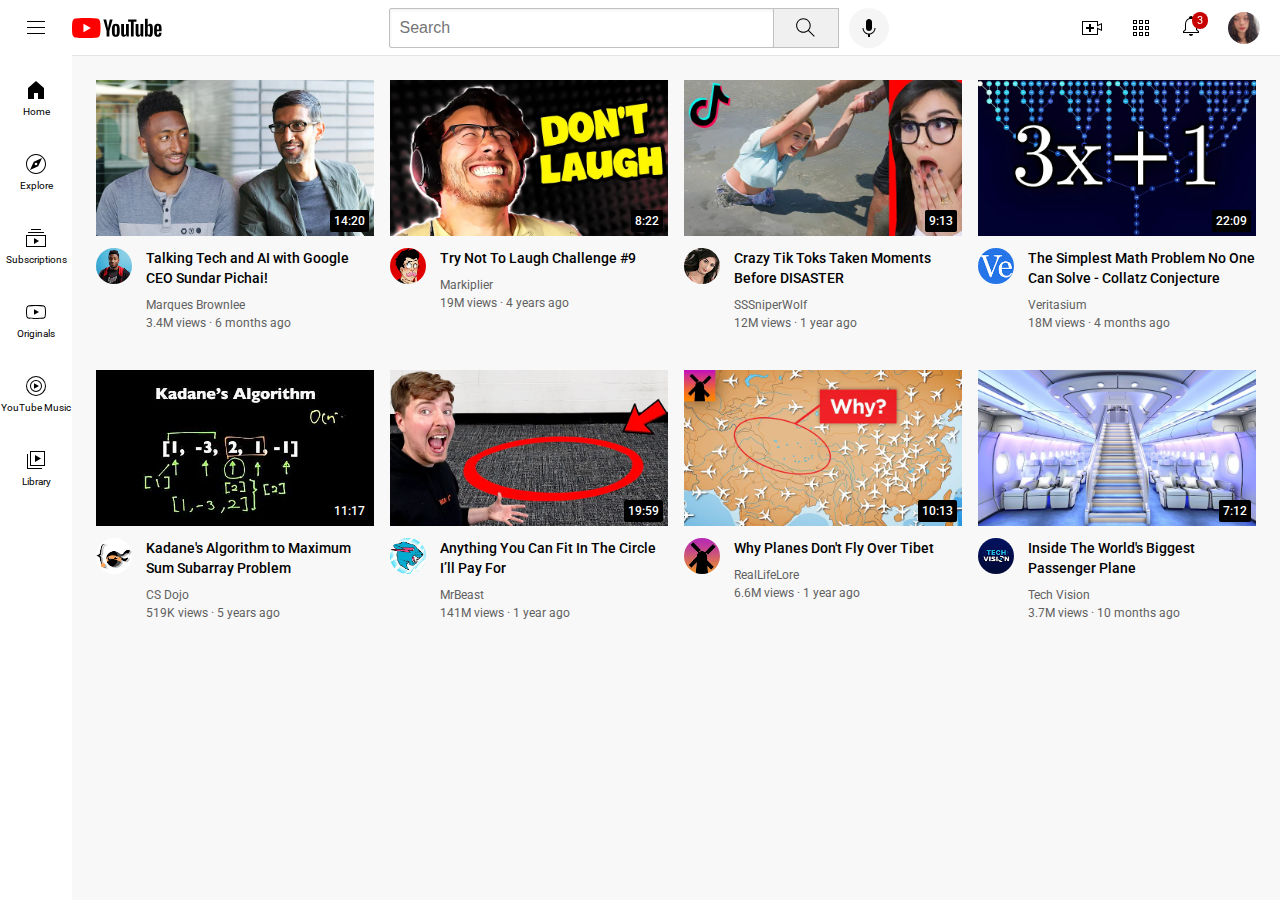
==== index.html @ fac75369 "changed html name" ====
<!DOCTYPE html>
<html lang="en">
<head>
    <meta charset="UTF-8">
    <meta name="viewport" content="width=device-width, initial-scale=1.0">
    <title>Youtube Clone</title>
    <link rel="preconnect" href="https://fonts.googleapis.com">
    <link rel="preconnect" href="https://fonts.gstatic.com" crossorigin>
    <link href="https://fonts.googleapis.com/css2?family=Roboto:wght@400;500;700&display=swap" rel="stylesheet">
    <link rel="stylesheet" href="styles/general.css">
    <link rel="stylesheet" href="styles/header.css">
    <link rel="stylesheet" href="styles/video.css">
    <link rel="stylesheet" href="styles/sidebar.css">
  
  <body>
    <header class="header">
      <div class="left-section">
        <img class="hamburger-menu" src="icons/hamburger-menu.svg">
        <img class="youtube-logo" src="icons/youtube-logo.svg">
      </div>
      <div class="middle-section">
        <input class="search-bar" type="text" placeholder="Search">
        <button class="search-button">
          <img class="search-icon" src="icons/search.svg">
          <div class="tooltip">Search</div>
        </button>
        <!-- Put position absolute inside position relative -->
        <button class="voice-search-button">
          <img class="voice-search-icon" src="icons/voice-search-icon.svg">
          <div class="tooltip">Search with your voice</div>
        </button>
      </div>
      <div class="right-section">
        <div class="upload-icon-container">
          <img class="upload-icon" src="icons/upload.svg">
          <div class="tooltip">Create</div>
        </div>
        <img class="youtube-apps-icon" src="icons/youtube-apps.svg">
        <div class="notifications-icon-container">
          <img class="notifications-icon" src="icons/notifications.svg">
          <div class="notifications-count">3</div>
        </div>
        <img class="current-user-picture" src="/channel-pictures/my-channel.jpg">
      </div>
    </header>

    <nav class="sidebar">
      <div class="sidebar-link">
        <img src="icons/home.svg">
        <div>Home</div>
      </div>
      <div class="sidebar-link">
        <img src="icons/explore.svg">
        <div>Explore</div>
      </div>
      <div class="sidebar-link">
        <img src="icons/subscriptions.svg">
        <div>Subscriptions</div>
      </div>
      <div class="sidebar-link">
        <img src="icons/originals.svg">
        <div>Originals</div>
      </div>
      <div class="sidebar-link">
        <img src="icons/youtube-music.svg">
        <div>YouTube Music</div>
      </div>
      <div class="sidebar-link">
        <img src="icons/library.svg">
        <div>Library</div>
      </div>
    </nav>

    <main>
      <section class="video-grid">
        <div class="video-preview">
          <div class="thumbnail-row">
            <img class="thumbnail" src="thumbnails/thumbnail-1.webp">
            <div class="video-time">14:20</div>
          </div>
          <div class="video-info-grid">
            <div class="channel-picture">
              <img class="profile-picture" src="channel-pictures/channel-1.jpeg">
            </div>
            <div class="video-info">
              <p class="video-title">
                Talking Tech and AI with Google CEO Sundar Pichai!
              </p>
              <p class="video-author">
                Marques Brownlee
              </p>
              <p class="video-stats">
                3.4M views &#183; 6 months ago
              </p>
            </div>
          </div>
        </div>

        <div class="video-preview">
          <div class="thumbnail-row">
            <img class="thumbnail" src="thumbnails/thumbnail-2.webp">
            <div class="video-time">8:22</div>
          </div>
          <div class="video-info-grid">
            <div class="channel-picture">
              <img class="profile-picture" src="channel-pictures/channel-2.jpeg">
            </div>
            <div class="video-info">
              <p class="video-title">
                Try Not To Laugh Challenge #9
              </p>
              <p class="video-author">
                Markiplier
              </p>
              <p class="video-stats">
                19M views &#183; 4 years ago
              </p>
            </div>
          </div>
        </div>

        <div class="video-preview">
          <div class="thumbnail-row">
            <img class="thumbnail" src="thumbnails/thumbnail-3.webp">
            <div class="video-time">9:13</div>
          </div>
          <div class="video-info-grid">
            <div class="channel-picture">
              <img class="profile-picture" src="channel-pictures/channel-3.jpeg">
            </div>
            <div class="video-info">
              <p class="video-title">
                Crazy Tik Toks Taken Moments Before DISASTER
              </p>
              <p class="video-author">
                SSSniperWolf
              </p>
              <p class="video-stats">
                12M views &#183; 1 year ago
              </p>
            </div>
          </div>
        </div>

        <div class="video-preview">
          <div class="thumbnail-row">
            <img class="thumbnail" src="thumbnails/thumbnail-4.webp">
            <div class="video-time">22:09</div>
          </div>
          <div class="video-info-grid">
            <div class="channel-picture">
              <img class="profile-picture" src="channel-pictures/channel-4.jpeg">
            </div>
            <div class="video-info">
              <p class="video-title">
                The Simplest Math Problem No One Can Solve - Collatz Conjecture
              </p>
              <p class="video-author">
                Veritasium
              </p>
              <p class="video-stats">
                18M views &#183; 4 months ago
              </p>
            </div>
          </div>
        </div>

        <div class="video-preview">
          <div class="thumbnail-row">
            <img class="thumbnail" src="thumbnails/thumbnail-5.webp">
            <div class="video-time">11:17</div>
          </div>
          <div class="video-info-grid">
            <div class="channel-picture">
              <img class="profile-picture" src="channel-pictures/channel-5.jpeg">
            </div>
            <div class="video-info">
              <p class="video-title">
                Kadane's Algorithm to Maximum Sum Subarray Problem
              </p>
              <p class="video-author">
                CS Dojo
              </p>
              <p class="video-stats">
                519K views &#183; 5 years ago
              </p>
            </div>
          </div>
        </div>

        <div class="video-preview">
          <div class="thumbnail-row">
            <img class="thumbnail" src="thumbnails/thumbnail-6.webp">
            <div class="video-time">19:59</div>
          </div>
          <div class="video-info-grid">
            <div class="channel-picture">
              <img class="profile-picture" src="channel-pictures/channel-6.jpeg">
            </div>
            <div class="video-info">
              <p class="video-title">
                Anything You Can Fit In The Circle I’ll Pay For
              </p>
              <p class="video-author">
                MrBeast
              </p>
              <p class="video-stats">
                141M views &#183; 1 year ago
              </p>
            </div>
          </div>
        </div>
        <div class="video-preview">
            <div class="thumbnail-row">
              <img class="thumbnail" src="thumbnails/thumbnail-7.webp">
              <div class="video-time">10:13</div>
            </div>
            <div class="video-info-grid">
              <div class="channel-picture">
                <img class="profile-picture" src="channel-pictures/channel-7.jpeg">
              </div>
              <div class="video-info">
                <p class="video-title">
                  Why Planes Don't Fly Over Tibet
                </p>
                <p class="video-author">
                  RealLifeLore
                </p>
                <p class="video-stats">
                  6.6M views &#183; 1 year ago
                </p>
              </div>
            </div>
          </div>
  
          <div class="video-preview">
            <div class="thumbnail-row">
              <img class="thumbnail" src="thumbnails/thumbnail-8.webp">
              <div class="video-time">7:12</div>
            </div>
            <div class="video-info-grid">
              <div class="channel-picture">
                <img class="profile-picture" src="channel-pictures/channel-8.jpeg">
              </div>
              <div class="video-info">
                <p class="video-title">
                 Inside The World's Biggest Passenger Plane
                </p>
                <p class="video-author">
                  Tech Vision
                </p>
                <p class="video-stats">
                  3.7M views &#183; 10 months ago
                </p>
              </div>
            </div>
          </div>
      </section>
    </main>
  </body>
</html>
</body>
</html>
---- styles/general.css ----
p {
    margin-top: 0;
    margin-bottom: 0;
  }
  
  body {
    font-family: Roboto, Arial;
    margin: 0;
    padding-top: 80px;
    padding-left: 96px;
    padding-right: 24px;
    background-color: rgb(248, 248, 248);
  }
---- styles/header.css ----
.header {
    height: 55px;
  
    display: flex;
    flex-direction: row;
    justify-content: space-between;
  
    position: fixed;
    top: 0;
    left: 0;
    right: 0;
    z-index: 100;
  
    background-color: white;
    border-bottom-width: 1px;
    border-bottom-style: solid;
    border-bottom-color: rgb(228, 228, 228);
  }
  
  .left-section {
    display: flex;
    align-items: center;
  }
  
  .hamburger-menu {
    height: 24px;
    margin-left: 24px;
    margin-right: 24px;
  }
  
  .youtube-logo {
    height: 20px;
  }
  
  .middle-section {
    flex: 1;
    margin-left: 70px;
    margin-right: 35px;
    max-width: 500px;
    display: flex;
    align-items: center;
  }
  
  .search-bar {
    flex: 1;
    height: 36px;
    padding-left: 10px;
    font-size: 16px;
    border: 1px solid rgb(192, 192, 192);
    border-radius: 2px;
    box-shadow: inset 1px 2px 3px rgba(0, 0, 0, 0.05);
    width: 0;
  }
  
  .search-bar::placeholder {
    font-size: 16px;
  }
  
  .search-button {
    height: 40px;
    width: 66px;
    background-color: rgb(240, 240, 240);
    border-width: 1px;
    border-style: solid;
    border-color: rgb(192, 192, 192);
    margin-left: -1px;
    margin-right: 10px;
    
  }
  
  .search-button,
  .voice-search-button,
  .upload-icon-container {
    display: flex;
    justify-content: center;
    align-items: center;
    position: relative;
    cursor: pointer;
  }
  
  .search-button .tooltip,
  .voice-search-button .tooltip,
  .upload-icon-container .tooltip {
    position: absolute;
    background-color: gray;
    color: white;
    padding-top: 4px;
    padding-bottom: 4px;
    padding-left: 8px;
    padding-right: 8px;
    border-radius: 2px;
    font-size: 12px;
    bottom: -30px;
    opacity: 0;
    transition: opacity 0.15s;
    pointer-events: none;
    white-space: nowrap;
  }
  
  .search-button:hover .tooltip,
  .voice-search-button:hover .tooltip,
  .upload-icon-container:hover .tooltip {
    opacity: 1;
  }
  
  .search-icon {
    height: 25px;
  }
  
  .voice-search-button {
    height: 40px;
    width: 40px;
    border-radius: 20px;
    border: none;
    background-color: rgb(245, 245, 245);
  }
  
  .voice-search-icon {
    height: 24px;
  }
  
  .right-section {
    width: 180px;
    margin-right: 20px;
    display: flex;
    align-items: center;
    justify-content: space-between;
    flex-shrink: 0;
  }
  
  .upload-icon {
    height: 24px;
  }
  
  .youtube-apps-icon {
    height: 24px;
    cursor: pointer;
  }
  
  .notifications-icon {
    height: 24px;
    cursor: pointer;
  }
  
  .notifications-icon-container {
    position: relative;
  }
  
  .notifications-count {
    position: absolute;
    top: -2px;
    right: -5px;
    background-color: rgb(200, 0, 0);
    color: white;
    font-size: 11px;
    padding-left: 5px;
    padding-right: 5px;
    padding-top: 2px;
    padding-bottom: 2px;
    border-radius: 10px;
  }
  
  .current-user-picture {
    height: 32px;
    border-radius: 16px;
    cursor: pointer;
  }
---- styles/video.css ----
.thumbnail {
    width: 100%;
    cursor: pointer;
  }
  
  .video-title {
    margin-top: 0;
    font-size: 14px;
    font-weight: 500;
    line-height: 20px;
    margin-bottom: 10px;
    cursor: pointer;
  }
  
  .video-info-grid {
    display: grid;
    grid-template-columns: 50px 1fr;
  }
  
  .profile-picture {
    width: 36px;
    border-radius: 50px;
    cursor: pointer;
  }
  
  .thumbnail-row {
    margin-bottom: 8px;
    position: relative;
  }
  
  .video-author,
  .video-stats {
    font-size: 12px;
    color: rgb(96, 96, 96);
    
  }
  
  .video-author {
    margin-bottom: 4px;
    cursor: pointer;
  }
  
  .video-grid {
    display: grid;
    grid-template-columns: 1fr 1fr 1fr;
    column-gap: 16px;
    row-gap: 40px;
  }
  
  @media (max-width: 750px) {
    .video-grid {
      grid-template-columns: 1fr 1fr;
    }
  }
  
  @media (min-width: 751px) and (max-width: 999px) {
    .video-grid {
      grid-template-columns: 1fr 1fr 1fr;
    }
  }
  
  @media (min-width: 1000px) {
    .video-grid {
      grid-template-columns: 1fr 1fr 1fr 1fr;
    }
  }
  
  .video-time {
    font-size: 12px;
    font-weight: 500;
    padding: 4px;
    border-radius: 2px;
    background-color: black;
    color: white;
    position: absolute;
    bottom: 8px;
    right: 5px;
  }
---- styles/sidebar.css ----
.sidebar {
    position: fixed;
    left: 0;
    bottom: 0;
    top: 55px;
    background-color: white;
    width: 72px;
    z-index: 200;
    padding-top: 5px;
  }
  
  .sidebar-link {
    height: 74px;
    display: flex;
    justify-content: center;
    align-items: center;
    flex-direction: column;
    cursor: pointer;
  }
  
  .sidebar-link:hover {
    background-color: rgb(235, 235, 235);
  }
  
  .sidebar-link img {
    height: 24px;
    margin-bottom: 4px;
  }
  
  .sidebar-link div {
    font-size: 10px;
  }
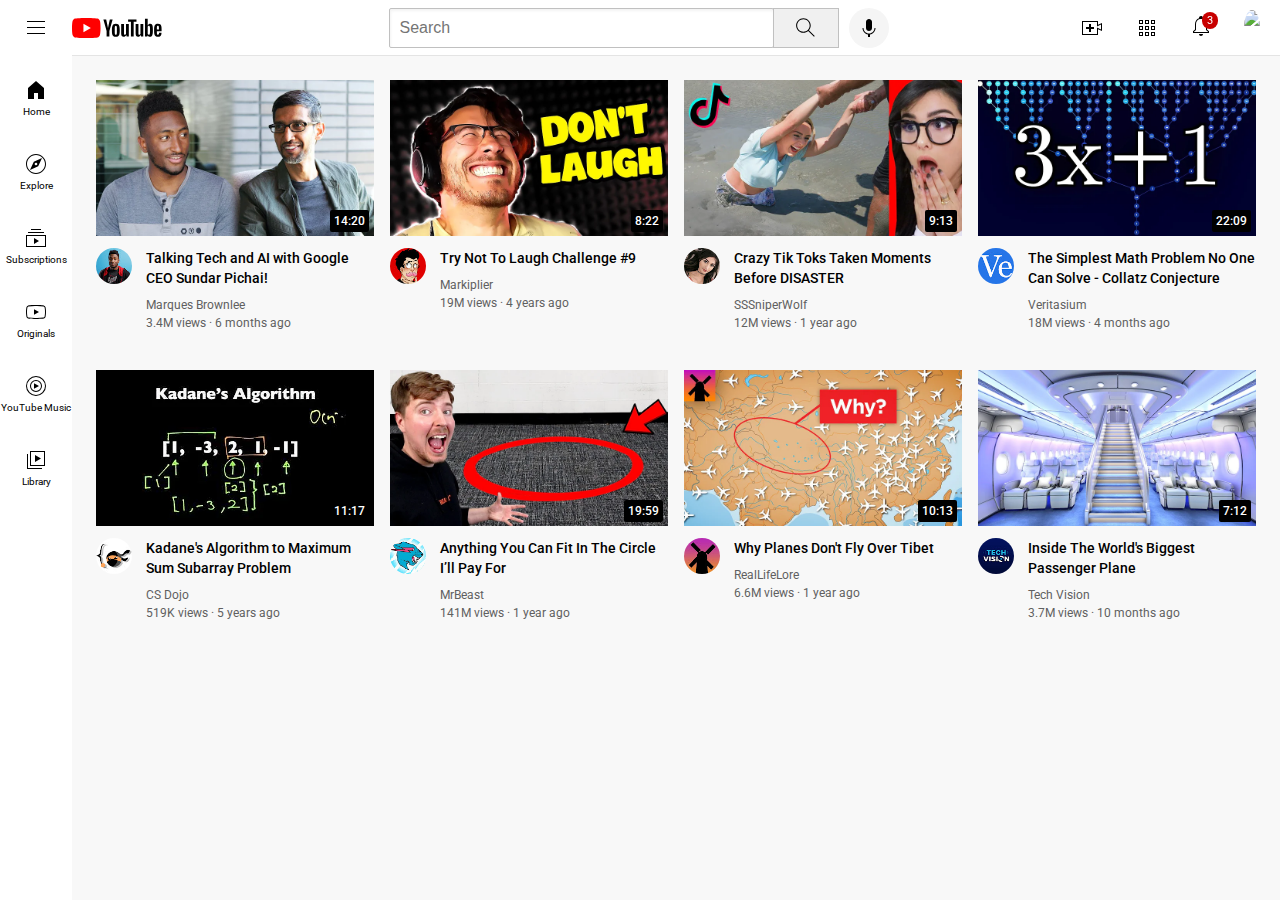
==== commit 85e65991: "Update index.html" ====
--- a/index.html
+++ b/index.html
@@ -40,7 +40,7 @@
           <img class="notifications-icon" src="icons/notifications.svg">
           <div class="notifications-count">3</div>
         </div>
-        <img class="current-user-picture" src="/channel-pictures/my-channel.jpg">
+        <img class="current-user-picture" src="./channel-pictures/my-channel.jpeg">
       </div>
     </header>
 
--- a/styles/header.css
+++ b/styles/header.css
@@ -161,7 +161,7 @@
   }
   
   .current-user-picture {
-    height: 32px;
-    border-radius: 16px;
+    height: 36px;
+    border-radius: 50%;
     cursor: pointer;
   }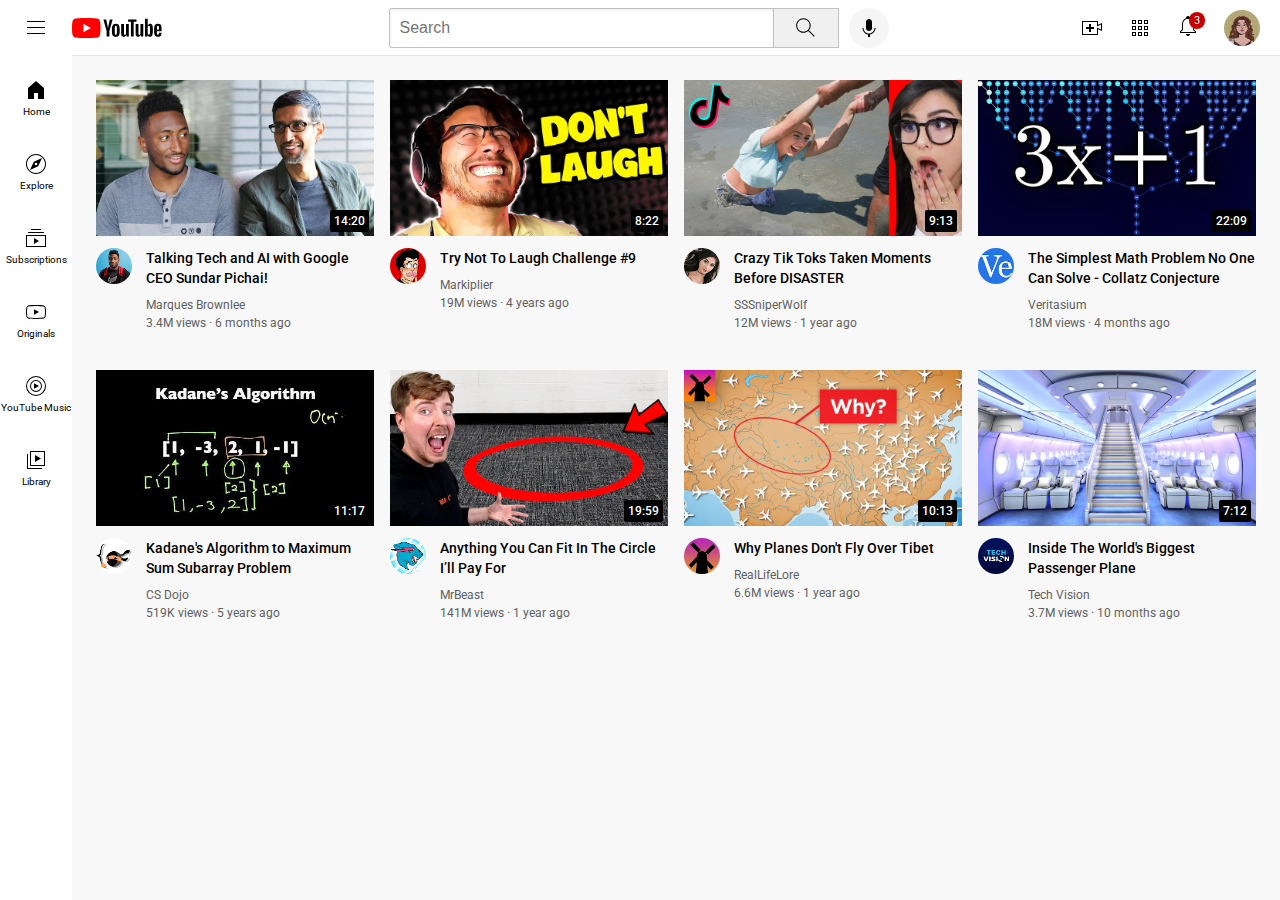
==== commit 2e5fce04: "avatar" ====
--- a/index.html
+++ b/index.html
@@ -40,7 +40,7 @@
           <img class="notifications-icon" src="icons/notifications.svg">
           <div class="notifications-count">3</div>
         </div>
-        <img class="current-user-picture" src="./channel-pictures/my-channel.jpeg">
+        <img class="current-user-picture" src="/channel-pictures/avatar.jpg">
       </div>
     </header>
 
